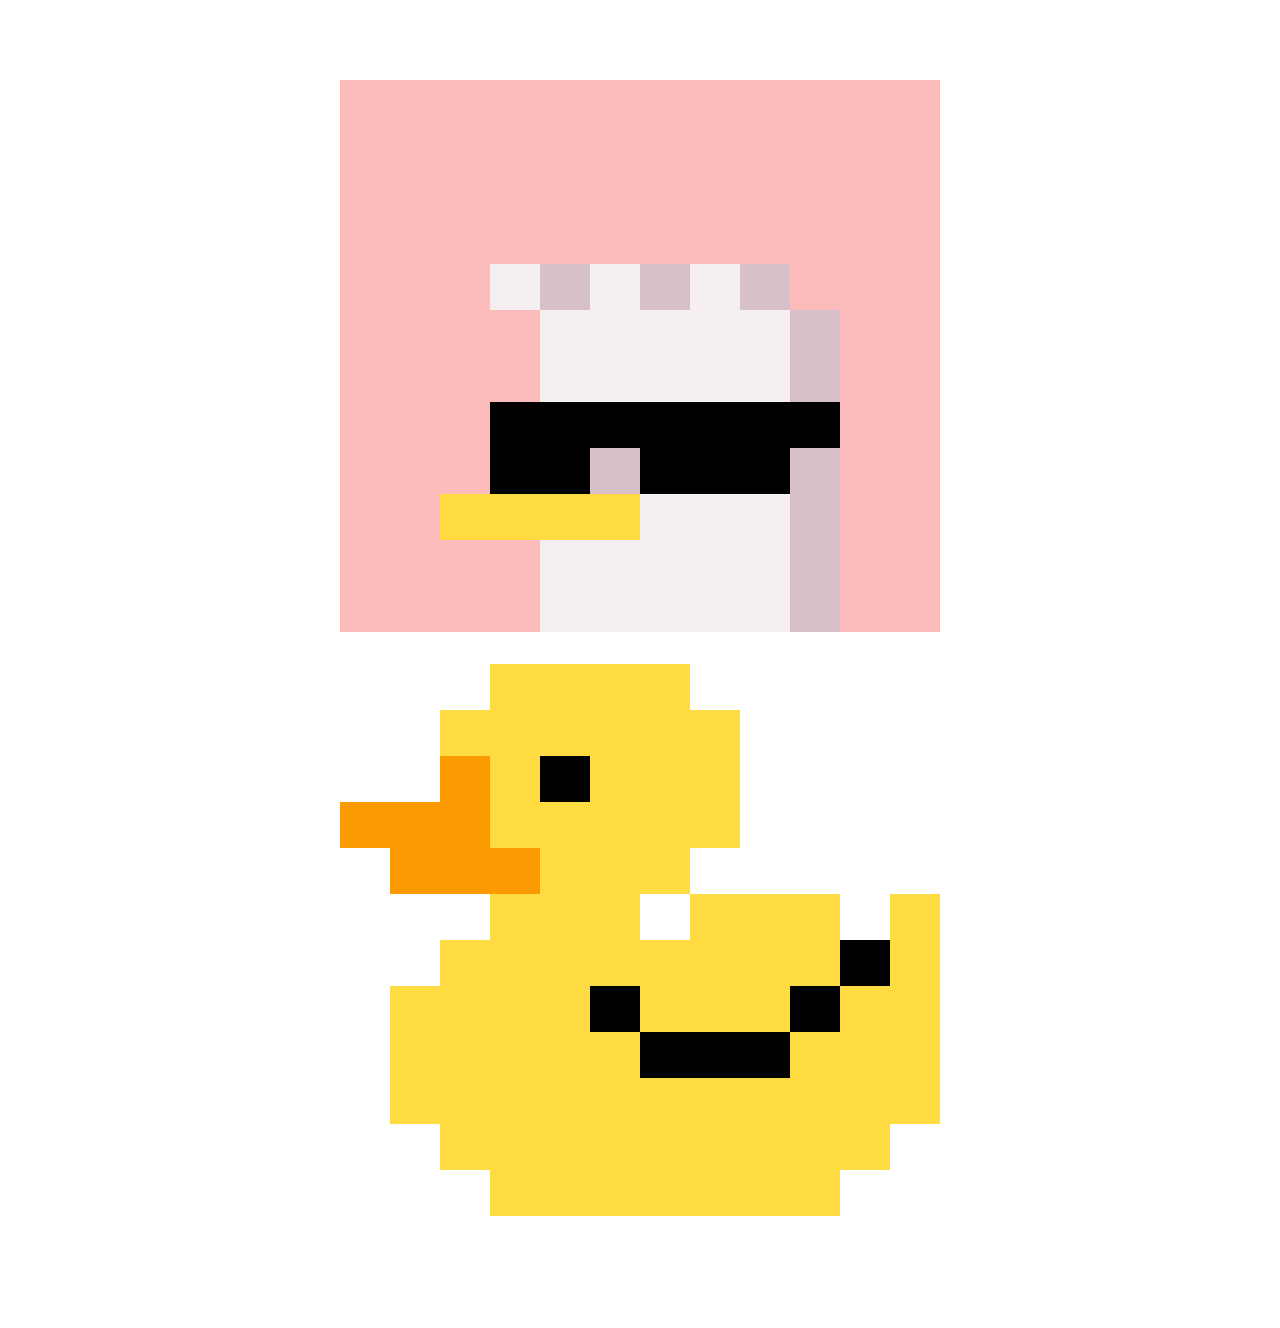
==== BONUS/indexbonus.html @ bc0400c8 "commit bonusss" ====
<!DOCTYPE html>
<html lang="en">
<head>
    <link rel="stylesheet" href="../css/framework.css">
    <link rel="stylesheet" href="css-bonus/stilebonus.css">    
    <meta charset="UTF-8">
    <meta name="viewport" content="width=device-width, initial-scale=1.0">
    <title>Document</title>
</head>
<body>
    <div class="container">
        <div class="row">
            <div class="col-12 box pink"></div>
        </div>
        <div class="row">
            <div class="col-12 box pink"></div>
        </div>
        <div class="row">
            <div class="col-12 box pink"></div>
        </div>
        <div class="row">
            <div class="col-12 box pink"></div>
        </div>
        <div class="row">
            <div class="col-3 box pink"></div>
            <div class="col-1 box white"></div>
            <div class="col-1 box grey"></div>
            <div class="col-1 box white"></div>
            <div class="col-1 box grey"></div>
            <div class="col-1 box white"></div>
            <div class="col-1 box grey"></div>
            <div class="col-3 box pink"></div>
        </div>
        <div class="row">
            <div class="col-4 box pink"></div>
            <div class="col-5 box white"></div>
            <div class="col-1 box grey"></div>
            <div class="col-2 box pink"></div>
        </div>
        <div class="row">
            <div class="col-4 box pink"></div>
            <div class="col-5 box white"></div>
            <div class="col-1 box grey"></div>
            <div class="col-2 box pink"></div>
        </div>
        <div class="row">
            <div class="col-3 box pink"></div>
            <div class="col-7 box black"></div>
            <div class="col-2 box pink"></div>
        </div>
        <div class="row">
            <div class="col-3 box pink"></div>
            <div class="col-2 box black"></div>
            <div class="col-1 box grey"></div>
            <div class="col-3 box black"></div>
            <div class="col-1 box grey"></div>
            <div class="col-2 box pink"></div>
        </div>
        <div class="row">
            <div class="col-2 box pink"></div>
            <div class="col-4 box yellow"></div>
            <div class="col-3 box white"></div>
            <div class="col-1 box grey"></div>
            <div class="col-2 box pink"></div>
        </div>
        <div class="row">
            <div class="col-4 box pink"></div>
            <div class="col-5 box white"></div>
            <div class="col-1 box grey"></div>
            <div class="col-2 box pink"></div>
        </div>
        <div class="row">
            <div class="col-4 box pink"></div>
            <div class="col-5 box white"></div>
            <div class="col-1 box grey"></div>
            <div class="col-2 box pink"></div>
        </div>
    </div>
<!-- papera -->
    <div class="container">
        <div class="row">
            <div class="col-offset-3"></div>
            <div class="col-4 box yellow"></div>
            <div class="col-offset-5"></div>
        </div>
        <div class="row">
            <div class="col-offset-2"></div>
            <div class="col-6 box yellow"></div>
            <div class="col-offset-4"></div>
        </div>
        <div class="row">
            <div class="col-offset-2"></div>
            <div class="col-1 box orange"></div>
            <div class="col-1 box yellow"></div>
            <div class="col-1 box black"></div>
            <div class="col-3 box yellow"></div>
            <div class="col-offset-4"></div>
        </div>
        <div class="row">
            <div class="col-3 box orange"></div>
            <div class="col-5 box yellow"></div>
            <div class="col-offset-4"></div>
        </div>
        <div class="row">
            <div class="col-offset-1"></div>
            <div class="col-3 box orange"></div>
            <div class="col-3 box yellow"></div>
            <div class="col-offset-5"></div>
        </div>
        <div class="row">
            <div class="col-offset-3"></div>
            <div class="col-3 box yellow"></div>
            <div class="col-offset-1"></div>
            <div class="col-3 box yellow"></div>
            <div class="col-offset-1"></div>
            <div class="col-1 box yellow"></div>
        </div>
        <div class="row">
            <div class="col-offset-2"></div>
            <div class="col-8 box yellow"></div>
            <div class="col-1 box black"></div>
            <div class="col-1 box yellow"></div>
        </div>
        <div class="row">
            <div class="col-offset-1"></div>
            <div class="col-4 box yellow"></div>
            <div class="col-1 box black"></div>
            <div class="col-3 box yellow"></div>
            <div class="col-1 box black"></div>
            <div class="col-2 box yellow"></div>
        </div>
        <div class="row">
            <div class="col-offset-1"></div>
            <div class="col-5 box yellow"></div>
            <div class="col-3 box black"></div>
            <div class="col-3 box yellow"></div>
        </div>
        <div class="row">
            <div class="col-offset-1"></div>
            <div class="col-11 box yellow"></div>
        </div>
        <div class="row">
            <div class="col-offset-2"></div>
            <div class="col-9 box yellow"></div>
            <div class="col-offset-1"></div>
        </div>
        <div class="row">
            <div class="col-offset-3"></div>
            <div class="col-7 box yellow"></div>
            <div class="col-offset-2"></div>
        </div>

    </div>
    
    
</body>
</html>
---- css/framework.css ----
.container{
    max-width: 1170px;
    margin: 0 auto;
    padding-bottom: 2rem;
}

.row{
    display: flex;
    flex-direction: row;
    flex-wrap: wrap;
}

[class*="col-"] {
    flex: 0 0 auto;
}
.col {
    flex-grow: 1;
    flex-basis: 0;
    max-width: 100%;
}
/***************** FRAMEWORK ******************/
.col-1{
    flex-basis: calc((100% / 12) * 1);
    max-width: calc((100% / 12) * 1);
}
.col-2{
    flex-basis: calc((100% / 12) * 2);
    max-width: calc((100% / 12) * 2);
}
.col-3{
    flex-basis: calc((100% / 12) * 3);
    max-width: calc((100% / 12) * 3);
}
.col-4{
    flex-basis: calc((100% / 12) * 4);
    max-width: calc((100% / 12) * 4);
}
.col-5{
    flex-basis: calc((100% / 12) * 5);
    max-width: calc((100% / 12) * 5);
}
.col-6{
    flex-basis: calc((100% / 12) * 6);
    max-width: calc((100% / 12) * 6);
}
.col-7{
    flex-basis: calc((100% / 12) * 7);
    max-width: calc((100% / 12) * 7);
}
.col-8{
    flex-basis: calc((100% / 12) * 8);
    max-width: calc((100% / 12) * 8);
}
.col-9{
    flex-basis: calc((100% / 12) * 9);
    max-width: calc((100% / 12) * 9);
}
.col-10{
    flex-basis: calc((100% / 12) * 10);
    max-width: calc((100% / 12) * 10);
}
.col-11{
    flex-basis: calc((100% / 12) * 11);
    max-width: calc((100% / 12) * 11);
}
.col-12{
    flex-basis: calc((100% / 12) * 12);
    max-width: calc((100% / 12) * 12);
}


/********************** OFFSET *********************/

.col-offset-1 {
    margin-left: calc((100% / 12) * 1);
}
.col-offset-2 {
    margin-left: calc((100% / 12) * 2);
}
.col-offset-3 {
    margin-left: calc((100% / 12) * 3);
}
.col-offset-4 {
    margin-left: calc((100% / 12) * 4);
}
.col-offset-5 {
    margin-left: calc((100% / 12) * 5);
}
.col-offset-6 {
    margin-left: calc((100% / 12) * 6);
}
.col-offset-7 {
    margin-left: calc((100% / 12) * 7);
}
.col-offset-8 {
    margin-left: calc((100% / 12) * 8);
}
.col-offset-9 {
    margin-left: calc((100% / 12) * 9);
}
.col-offset-10 {
    margin-left: calc((100% / 12) * 10);
}
.col-offset-11 {
    margin-left: calc((100% / 12) * 11);
}
.col-offset-12 {
    margin-left: calc((100% / 12) * 12);
}

/* media query small */

@media all and (min-width:576px) {
    .col-sm-1{
        flex-basis: calc((100% / 12) * 1);
        max-width: calc((100% / 12) * 1);
    }
    .col-sm-2{
        flex-basis: calc((100% / 12) * 2);
        max-width: calc((100% / 12) * 2);
    }
    .col-sm-3{
        flex-basis: calc((100% / 12) * 3);
        max-width: calc((100% / 12) * 3);
    }
    .col-sm-4{
        flex-basis: calc((100% / 12) * 4);
        max-width: calc((100% / 12) * 4);
    }
    .col-sm-5{
        flex-basis: calc((100% / 12) * 5);
        max-width: calc((100% / 12) * 5);
    }
    .col-sm-6{
        flex-basis: calc((100% / 12) * 6);
        max-width: calc((100% / 12) * 6);
    }
    .col-sm-7{
        flex-basis: calc((100% / 12) * 7);
        max-width: calc((100% / 12) * 7);
    }
    .col-sm-8{
        flex-basis: calc((100% / 12) * 8);
        max-width: calc((100% / 12) * 8);
    }
    .col-sm-9{
        flex-basis: calc((100% / 12) * 9);
        max-width: calc((100% / 12) * 9);
    }
    .col-sm-10{
        flex-basis: calc((100% / 12) * 10);
        max-width: calc((100% / 12) * 10);
    }
    .col-sm-11{
        flex-basis: calc((100% / 12) * 11);
        max-width: calc((100% / 12) * 11);
    }
    .col-sm-12{
        flex-basis: calc((100% / 12) * 12);
        max-width: calc((100% / 12) * 12);
    }
}

@media all and (min-width:768px) {
    .col-md-1{
        flex-basis: calc((100% / 12) * 1);
        max-width: calc((100% / 12) * 1);
    }
    .col-md-2{
        flex-basis: calc((100% / 12) * 2);
        max-width: calc((100% / 12) * 2);
    }
    .col-md-3{
        flex-basis: calc((100% / 12) * 3);
        max-width: calc((100% / 12) * 3);
    }
    .col-md-4{
        flex-basis: calc((100% / 12) * 4);
        max-width: calc((100% / 12) * 4);
    }
    .col-md-5{
        flex-basis: calc((100% / 12) * 5);
        max-width: calc((100% / 12) * 5);
    }
    .col-md-6{
        flex-basis: calc((100% / 12) * 6);
        max-width: calc((100% / 12) * 6);
    }
    .col-md-7{
        flex-basis: calc((100% / 12) * 7);
        max-width: calc((100% / 12) * 7);
    }
    .col-md-8{
        flex-basis: calc((100% / 12) * 8);
        max-width: calc((100% / 12) * 8);
    }
    .col-md-9{
        flex-basis: calc((100% / 12) * 9);
        max-width: calc((100% / 12) * 9);
    }
    .col-md-10{
        flex-basis: calc((100% / 12) * 10);
        max-width: calc((100% / 12) * 10);
    }
    .col-md-11{
        flex-basis: calc((100% / 12) * 11);
        max-width: calc((100% / 12) * 11);
    }
    .col-md-12{
        flex-basis: calc((100% / 12) * 12);
        max-width: calc((100% / 12) * 12);
    }
}

@media all and (min-width: 992px) {
    .col-lg-1{
        flex-basis: calc((100% / 12) * 1);
        max-width: calc((100% / 12) * 1);
    }
    .col-lg-2{
        flex-basis: calc((100% / 12) * 2);
        max-width: calc((100% / 12) * 2);
    }
    .col-lg-3{
        flex-basis: calc((100% / 12) * 3);
        max-width: calc((100% / 12) * 3);
    }
    .col-lg-4{
        flex-basis: calc((100% / 12) * 4);
        max-width: calc((100% / 12) * 4);
    }
    .col-lg-5{
        flex-basis: calc((100% / 12) * 5);
        max-width: calc((100% / 12) * 5);
    }
    .col-lg-6{
        flex-basis: calc((100% / 12) * 6);
        max-width: calc((100% / 12) * 6);
    }
    .col-lg-7{
        flex-basis: calc((100% / 12) * 7);
        max-width: calc((100% / 12) * 7);
    }
    .col-lg-8{
        flex-basis: calc((100% / 12) * 8);
        max-width: calc((100% / 12) * 8);
    }
    .col-lg-9{
        flex-basis: calc((100% / 12) * 9);
        max-width: calc((100% / 12) * 9);
    }
    .col-lg-10{
        flex-basis: calc((100% / 12) * 10);
        max-width: calc((100% / 12) * 10);
    }
    .col-lg-11{
        flex-basis: calc((100% / 12) * 11);
        max-width: calc((100% / 12) * 11);
    }
    .col-lg-12{
        flex-basis: calc((100% / 12) * 12);
        max-width: calc((100% / 12) * 12);
    }
}

/* offset responsive */

@media all and( min-width: 576px) {
    .col-sm-offset-1 {
        margin-left: calc((100% / 12) * 1);
    }
    .col-sm-offset-2 {
        margin-left: calc((100% / 12) * 2);
    }
    .col-sm-offset-3 {
        margin-left: calc((100% / 12) * 3);
    }
    .col-sm-offset-4 {
        margin-left: calc((100% / 12) * 4);
    }
    .col-sm-offset-5 {
        margin-left: calc((100% / 12) * 5);
    }
    .col-sm-offset-6 {
        margin-left: calc((100% / 12) * 6);
    }
    .col-sm-offset-7 {
        margin-left: calc((100% / 12) * 7);
    }
    .col-sm-offset-8 {
        margin-left: calc((100% / 12) * 8);
    }
    .col-sm-offset-9 {
        margin-left: calc((100% / 12) * 9);
    }
    .col-sm-offset-10 {
        margin-left: calc((100% / 12) * 10);
    }
    .col-sm-offset-11 {
        margin-left: calc((100% / 12) * 11);
    }
    .col-sm-offset-12 {
        margin-left: calc((100% / 12) * 12);
    }
}

@media all and ( min-width: 768px) {
    .col-md-offset-1 {
        margin-left: calc((100% / 12) * 1);
    }
    .col-md-offset-2 {
        margin-left: calc((100% / 12) * 2);
    }
    .col-md-offset-3 {
        margin-left: calc((100% / 12) * 3);
    }
    .col-md-offset-4 {
        margin-left: calc((100% / 12) * 4);
    }
    .col-md-offset-5 {
        margin-left: calc((100% / 12) * 5);
    }
    .col-md-offset-6 {
        margin-left: calc((100% / 12) * 6);
    }
    .col-md-offset-7 {
        margin-left: calc((100% / 12) * 7);
    }
    .col-md-offset-8 {
        margin-left: calc((100% / 12) * 8);
    }
    .col-md-offset-9 {
        margin-left: calc((100% / 12) * 9);
    }
    .col-md-offset-10 {
        margin-left: calc((100% / 12) * 10);
    }
    .col-md-offset-11 {
        margin-left: calc((100% / 12) * 11);
    }
    .col-md-offset-12 {
        margin-left: calc((100% / 12) * 12);
    }
}
@media all and (min-width:992px) {
    .col-lg-offset-1 {
        margin-left: calc((100% / 12) * 1);
    }
    .col-lg-offset-2 {
        margin-left: calc((100% / 12) * 2);
    }
    .col-lg-offset-3 {
        margin-left: calc((100% / 12) * 3);
    }
    .col-lg-offset-4 {
        margin-left: calc((100% / 12) * 4);
    }
    .col-lg-offset-5 {
        margin-left: calc((100% / 12) * 5);
    }
    .col-lg-offset-6 {
        margin-left: calc((100% / 12) * 6);
    }
    .col-lg-offset-7 {
        margin-left: calc((100% / 12) * 7);
    }
    .col-lg-offset-8 {
        margin-left: calc((100% / 12) * 8);
    }
    .col-lg-offset-9 {
        margin-left: calc((100% / 12) * 9);
    }
    .col-lg-offset-10 {
        margin-left: calc((100% / 12) * 10);
    }
    .col-lg-offset-11 {
        margin-left: calc((100% / 12) * 11);
    }
    .col-lg-offset-12 {
        margin-left: calc((100% / 12) * 12);
    }
}
---- BONUS/css-bonus/stilebonus.css ----
*{
    box-sizing: border-box;
    margin: 0;
    padding: 0;
}
body{
    padding: 5rem;
}
.container{
    max-width: 600px;
    margin: 0 auto;
    padding-bottom: 2rem;
}

.box{
    text-align: center;
    padding: 23px;
}

.green{
    background-color: #00E165;
}

.blu{
    background-color: #006CFA;
}
.red{
    background-color: #FF0000;
}
.pink{
    background-color: #FCBCBC;
}
.white{
    background-color: #F5EFF1;
}
.grey{
    background-color: #D7C0CA;
}
.yellow{
    background-color: #FFDB42;
}
.black{
    background-color: #000000;
}
.orange{
    background-color: #FC9A01;
}
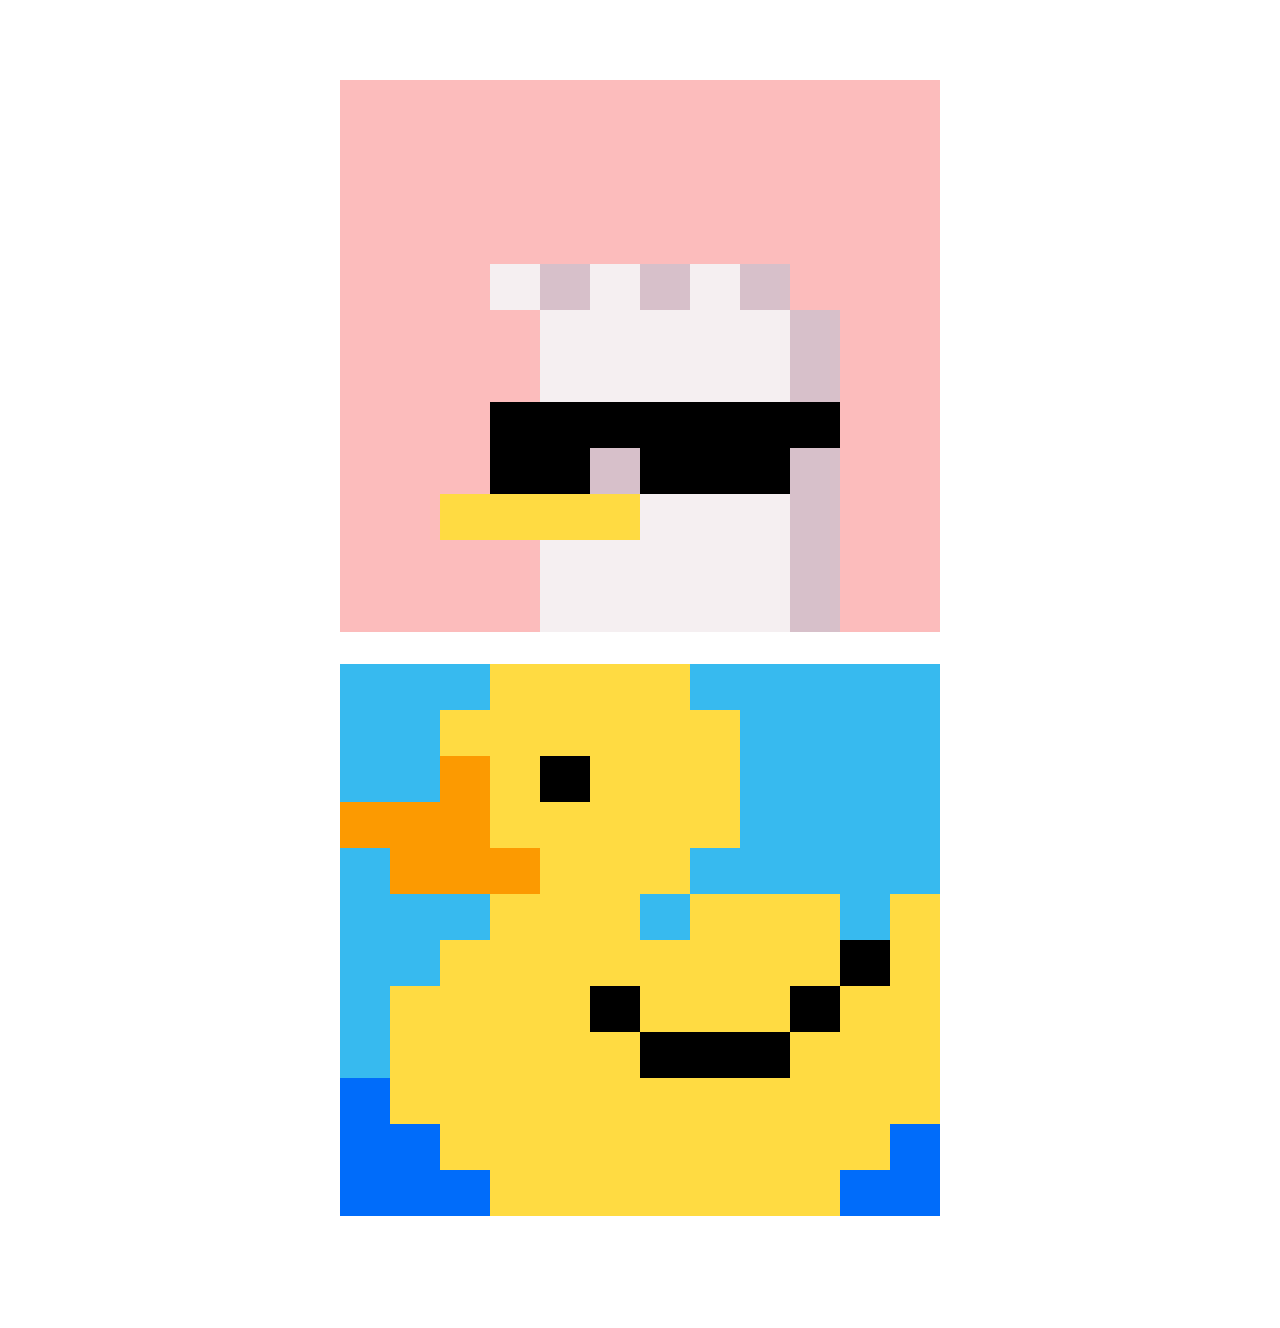
==== commit d94b685c: "commit5" ====
--- a/BONUS/indexbonus.html
+++ b/BONUS/indexbonus.html
@@ -79,50 +79,50 @@
 <!-- papera -->
     <div class="container">
         <div class="row">
-            <div class="col-offset-3"></div>
+            <div class="col-3 box sky"></div>
             <div class="col-4 box yellow"></div>
-            <div class="col-offset-5"></div>
+            <div class="col-5 box sky"></div>
         </div>
         <div class="row">
-            <div class="col-offset-2"></div>
+            <div class="col-2 box sky"></div>
             <div class="col-6 box yellow"></div>
-            <div class="col-offset-4"></div>
+            <div class="col-4 box sky"></div>
         </div>
         <div class="row">
-            <div class="col-offset-2"></div>
+            <div class="col-2 box sky"></div>
             <div class="col-1 box orange"></div>
             <div class="col-1 box yellow"></div>
             <div class="col-1 box black"></div>
             <div class="col-3 box yellow"></div>
-            <div class="col-offset-4"></div>
+            <div class="col-4 box sky"></div>
         </div>
         <div class="row">
             <div class="col-3 box orange"></div>
             <div class="col-5 box yellow"></div>
-            <div class="col-offset-4"></div>
+            <div class="col-4 box sky"></div>
         </div>
         <div class="row">
-            <div class="col-offset-1"></div>
+            <div class="col-1 box sky"></div>
             <div class="col-3 box orange"></div>
             <div class="col-3 box yellow"></div>
-            <div class="col-offset-5"></div>
+            <div class="col-5 box sky"></div>
         </div>
         <div class="row">
-            <div class="col-offset-3"></div>
+            <div class="col-3 box sky"></div>
             <div class="col-3 box yellow"></div>
-            <div class="col-offset-1"></div>
+            <div class="col-1 box sky"></div>
             <div class="col-3 box yellow"></div>
-            <div class="col-offset-1"></div>
+            <div class="col-1 box sky"></div>
             <div class="col-1 box yellow"></div>
         </div>
         <div class="row">
-            <div class="col-offset-2"></div>
+            <div class="col-2 box sky"></div>
             <div class="col-8 box yellow"></div>
             <div class="col-1 box black"></div>
             <div class="col-1 box yellow"></div>
         </div>
         <div class="row">
-            <div class="col-offset-1"></div>
+            <div class="col-1 box sky"></div>
             <div class="col-4 box yellow"></div>
             <div class="col-1 box black"></div>
             <div class="col-3 box yellow"></div>
@@ -130,24 +130,24 @@
             <div class="col-2 box yellow"></div>
         </div>
         <div class="row">
-            <div class="col-offset-1"></div>
+            <div class="col-1 box sky"></div>
             <div class="col-5 box yellow"></div>
             <div class="col-3 box black"></div>
             <div class="col-3 box yellow"></div>
         </div>
         <div class="row">
-            <div class="col-offset-1"></div>
+            <div class="col-1 box blu"></div>
             <div class="col-11 box yellow"></div>
         </div>
         <div class="row">
-            <div class="col-offset-2"></div>
+            <div class="col-2 box blu"></div>
             <div class="col-9 box yellow"></div>
-            <div class="col-offset-1"></div>
+            <div class="col-1 box blu"></div>
         </div>
         <div class="row">
-            <div class="col-offset-3"></div>
+            <div class="col-3 box blu"></div>
             <div class="col-7 box yellow"></div>
-            <div class="col-offset-2"></div>
+            <div class="col-2 box blu"></div>
         </div>
 
     </div>
--- a/BONUS/css-bonus/stilebonus.css
+++ b/BONUS/css-bonus/stilebonus.css
@@ -44,4 +44,7 @@
 }
 .orange{
     background-color: #FC9A01;
+}
+.sky{
+    background-color: #37BAEF;
 }